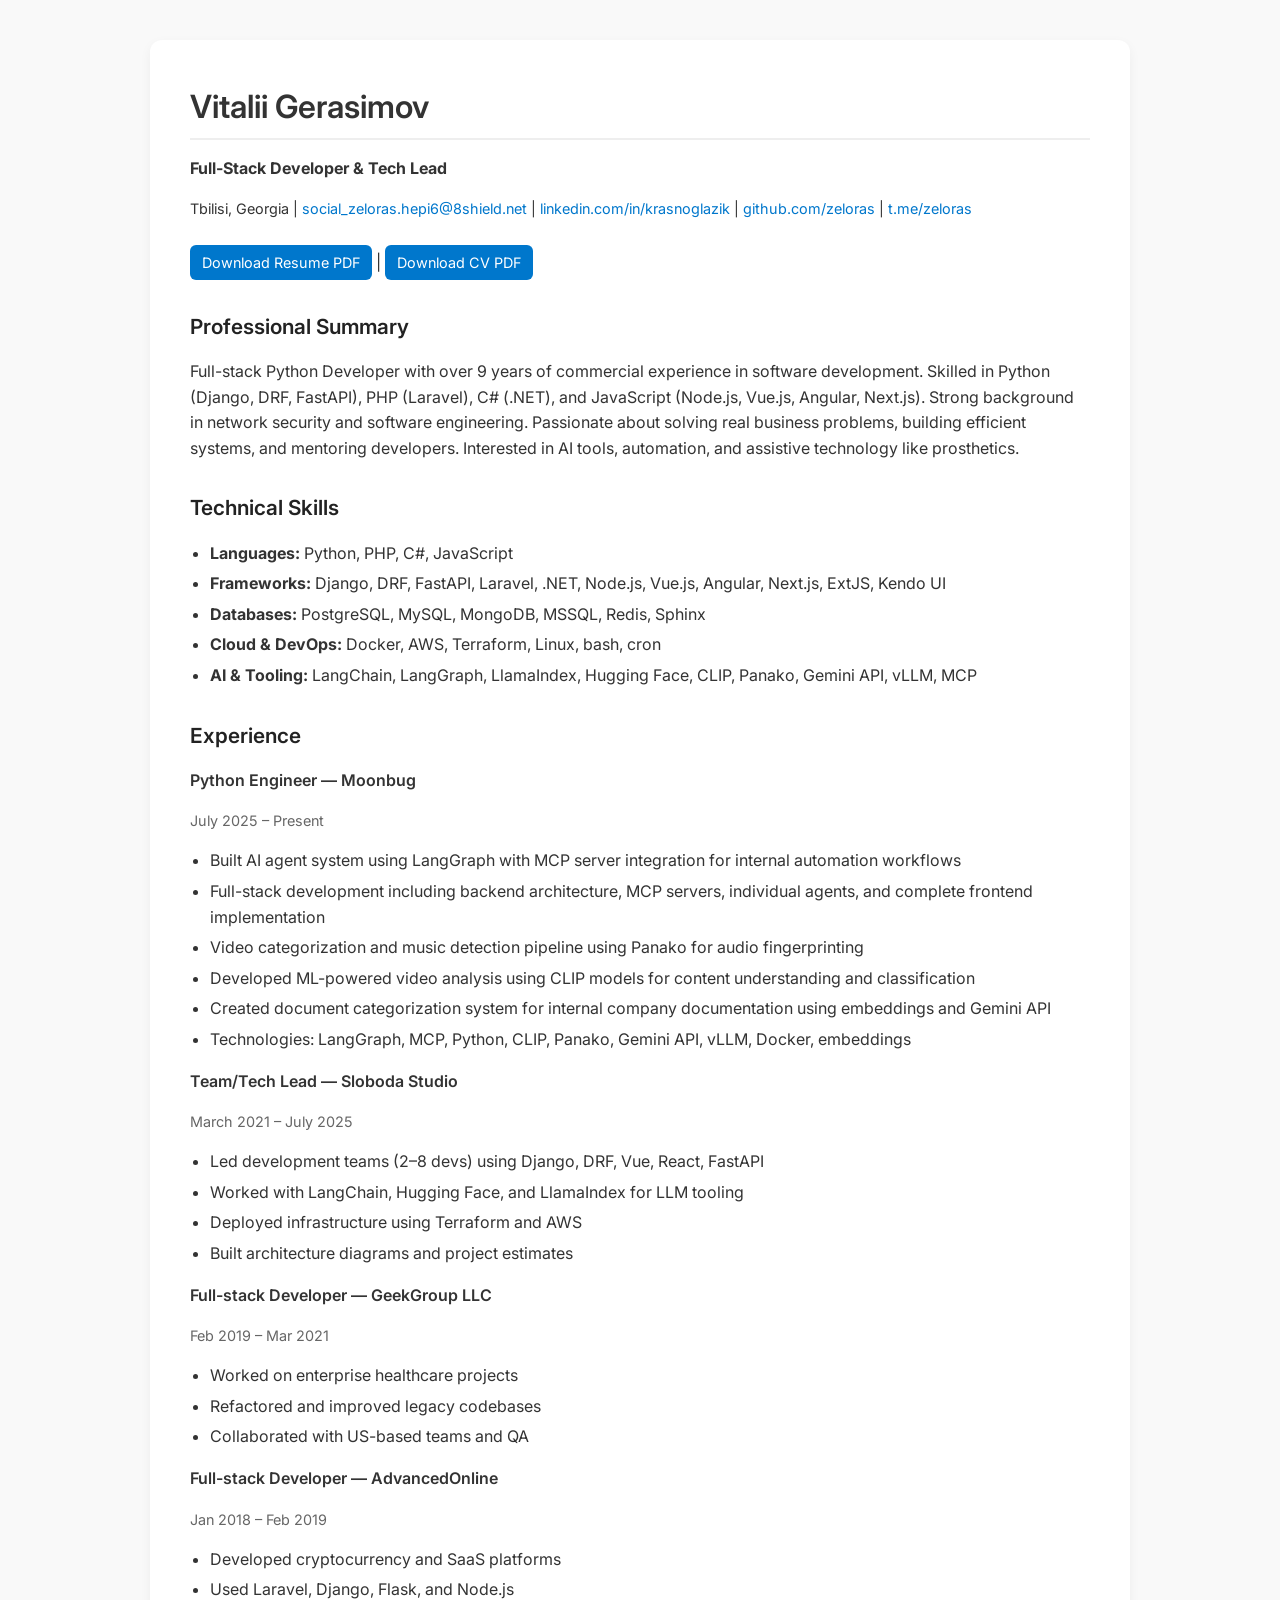
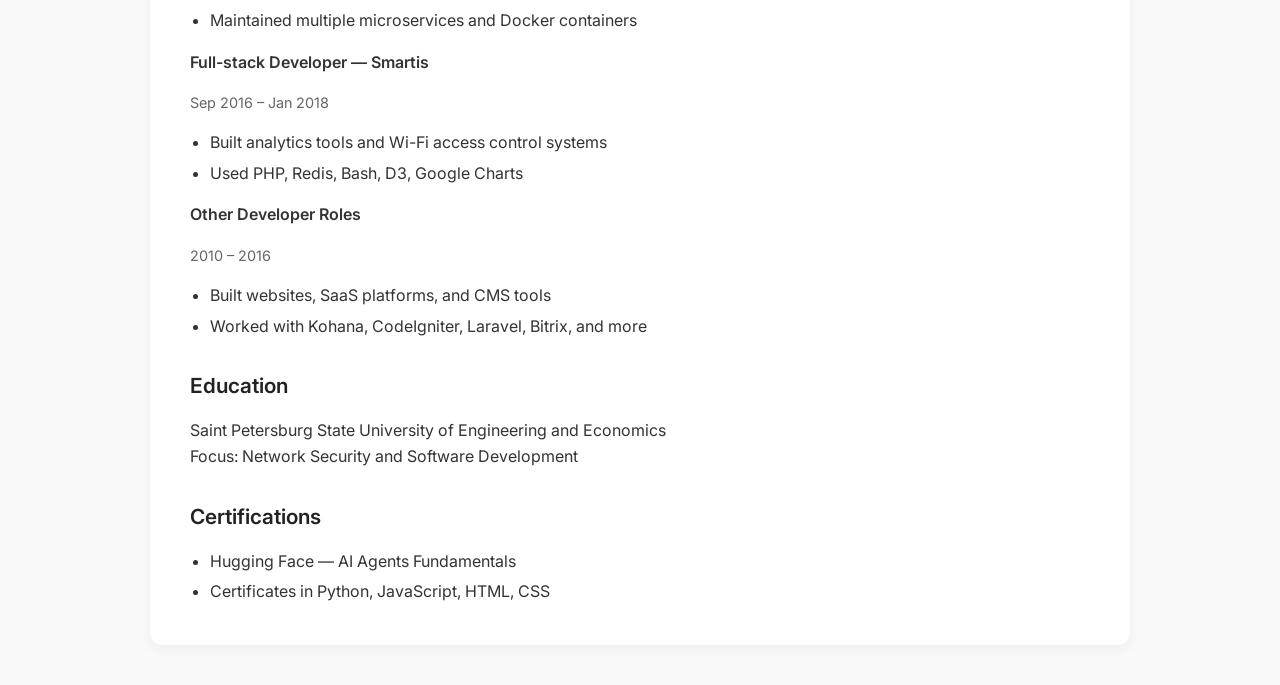
==== index.html @ 837b05bb "Fix job title from 'Moonbag' to 'Moonbug'" ====
<!DOCTYPE html>
<html lang="en">
<head>
  <meta charset="UTF-8" />
  <meta name="viewport" content="width=device-width, initial-scale=1.0" />
  <title>Vitalii Gerasimov - Resume</title>
  <link href="https://fonts.googleapis.com/css2?family=Inter:wght@400;600&display=swap" rel="stylesheet">
  <style>
    body {
      margin: 0;
      padding: 0;
      font-family: 'Inter', sans-serif;
      background-color: #f9f9f9;
      color: #333;
      line-height: 1.6;
    }
    .container {
      max-width: 900px;
      margin: 40px auto;
      padding: 20px 40px;
      background: #fff;
      box-shadow: 0 4px 12px rgba(0, 0, 0, 0.05);
      border-radius: 12px;
    }
    h1, h2, h3 {
      margin-bottom: 10px;
      font-weight: 600;
    }
    h1 {
      font-size: 2em;
      border-bottom: 2px solid #eee;
      padding-bottom: 5px;
    }
    h2 {
      font-size: 1.3em;
      color: #222;
      margin-top: 30px;
    }
    .section {
      margin-bottom: 20px;
    }
    .subsection {
      margin-bottom: 10px;
    }
    .job-title {
      font-weight: 600;
    }
    .job-meta {
      color: #666;
      font-size: 0.9em;
    }
    ul {
      padding-left: 20px;
    }
    ul li {
      margin-bottom: 5px;
    }
    .small {
      font-size: 0.9em;
    }
    a {
      color: #0077cc;
      text-decoration: none;
    }
    .download {
      margin-top: 10px;
      display: inline-block;
      padding: 6px 12px;
      background-color: #0077cc;
      color: #fff;
      border-radius: 6px;
      font-size: 0.9em;
      text-decoration: none;
    }
    .download:hover {
      background-color: #005fa3;
    }
  </style>
</head>
<body>
  <div class="container">
    <h1>Vitalii Gerasimov</h1>
    <p><strong>Full-Stack Developer & Tech Lead</strong></p>
    <p class="small">Tbilisi, Georgia | <a href="mailto:social_zeloras.hepi6@8shield.net">social_zeloras.hepi6@8shield.net</a> | <a href="https://www.linkedin.com/in/krasnoglazik" target="_blank">linkedin.com/in/krasnoglazik</a> | <a href="https://github.com/zeloras" target="_blank">github.com/zeloras</a> | <a href="https://t.me/zeloras" target="_blank">t.me/zeloras</a></p>
    <a href="/resume.pdf" class="download">Download Resume PDF</a> | <a href="/cv.pdf" class="download">Download CV PDF</a>

    <div class="section">
      <h2>Professional Summary</h2>
      <p>Full-stack Python Developer with over 9 years of commercial experience in software development. Skilled in Python (Django, DRF, FastAPI), PHP (Laravel), C# (.NET), and JavaScript (Node.js, Vue.js, Angular, Next.js). Strong background in network security and software engineering. Passionate about solving real business problems, building efficient systems, and mentoring developers. Interested in AI tools, automation, and assistive technology like prosthetics.</p>
    </div>

    <div class="section">
      <h2>Technical Skills</h2>
      <ul>
        <li><strong>Languages:</strong> Python, PHP, C#, JavaScript</li>
        <li><strong>Frameworks:</strong> Django, DRF, FastAPI, Laravel, .NET, Node.js, Vue.js, Angular, Next.js, ExtJS, Kendo UI</li>
        <li><strong>Databases:</strong> PostgreSQL, MySQL, MongoDB, MSSQL, Redis, Sphinx</li>
        <li><strong>Cloud & DevOps:</strong> Docker, AWS, Terraform, Linux, bash, cron</li>
        <li><strong>AI & Tooling:</strong> LangChain, LangGraph, LlamaIndex, Hugging Face, CLIP, Panako, Gemini API, vLLM, MCP</li>
      </ul>
    </div>

    <div class="section">
      <h2>Experience</h2>

      <div class="subsection">
        <p class="job-title">Python Engineer — Moonbug</p>
        <p class="job-meta">July 2025 – Present</p>
        <ul>
          <li>Built AI agent system using LangGraph with MCP server integration for internal automation workflows</li>
          <li>Full-stack development including backend architecture, MCP servers, individual agents, and complete frontend implementation</li>
          <li>Video categorization and music detection pipeline using Panako for audio fingerprinting</li>
          <li>Developed ML-powered video analysis using CLIP models for content understanding and classification</li>
          <li>Created document categorization system for internal company documentation using embeddings and Gemini API</li>
          <li>Technologies: LangGraph, MCP, Python, CLIP, Panako, Gemini API, vLLM, Docker, embeddings</li>
        </ul>
      </div>

      <div class="subsection">
        <p class="job-title">Team/Tech Lead — Sloboda Studio</p>
        <p class="job-meta">March 2021 – July 2025</p>
        <ul>
          <li>Led development teams (2–8 devs) using Django, DRF, Vue, React, FastAPI</li>
          <li>Worked with LangChain, Hugging Face, and LlamaIndex for LLM tooling</li>
          <li>Deployed infrastructure using Terraform and AWS</li>
          <li>Built architecture diagrams and project estimates</li>
        </ul>
      </div>

      <div class="subsection">
        <p class="job-title">Full-stack Developer — GeekGroup LLC</p>
        <p class="job-meta">Feb 2019 – Mar 2021</p>
        <ul>
          <li>Worked on enterprise healthcare projects</li>
          <li>Refactored and improved legacy codebases</li>
          <li>Collaborated with US-based teams and QA</li>
        </ul>
      </div>

      <div class="subsection">
        <p class="job-title">Full-stack Developer — AdvancedOnline</p>
        <p class="job-meta">Jan 2018 – Feb 2019</p>
        <ul>
          <li>Developed cryptocurrency and SaaS platforms</li>
          <li>Used Laravel, Django, Flask, and Node.js</li>
          <li>Maintained multiple microservices and Docker containers</li>
        </ul>
      </div>

      <div class="subsection">
        <p class="job-title">Full-stack Developer — Smartis</p>
        <p class="job-meta">Sep 2016 – Jan 2018</p>
        <ul>
          <li>Built analytics tools and Wi-Fi access control systems</li>
          <li>Used PHP, Redis, Bash, D3, Google Charts</li>
        </ul>
      </div>

      <div class="subsection">
        <p class="job-title">Other Developer Roles</p>
        <p class="job-meta">2010 – 2016</p>
        <ul>
          <li>Built websites, SaaS platforms, and CMS tools</li>
          <li>Worked with Kohana, CodeIgniter, Laravel, Bitrix, and more</li>
        </ul>
      </div>
    </div>

    <div class="section">
      <h2>Education</h2>
      <p>Saint Petersburg State University of Engineering and Economics<br />Focus: Network Security and Software Development</p>
    </div>

    <div class="section">
      <h2>Certifications</h2>
      <ul>
        <li>Hugging Face — AI Agents Fundamentals</li>
        <li>Certificates in Python, JavaScript, HTML, CSS</li>
      </ul>
    </div>
  </div>
</body>
</html>
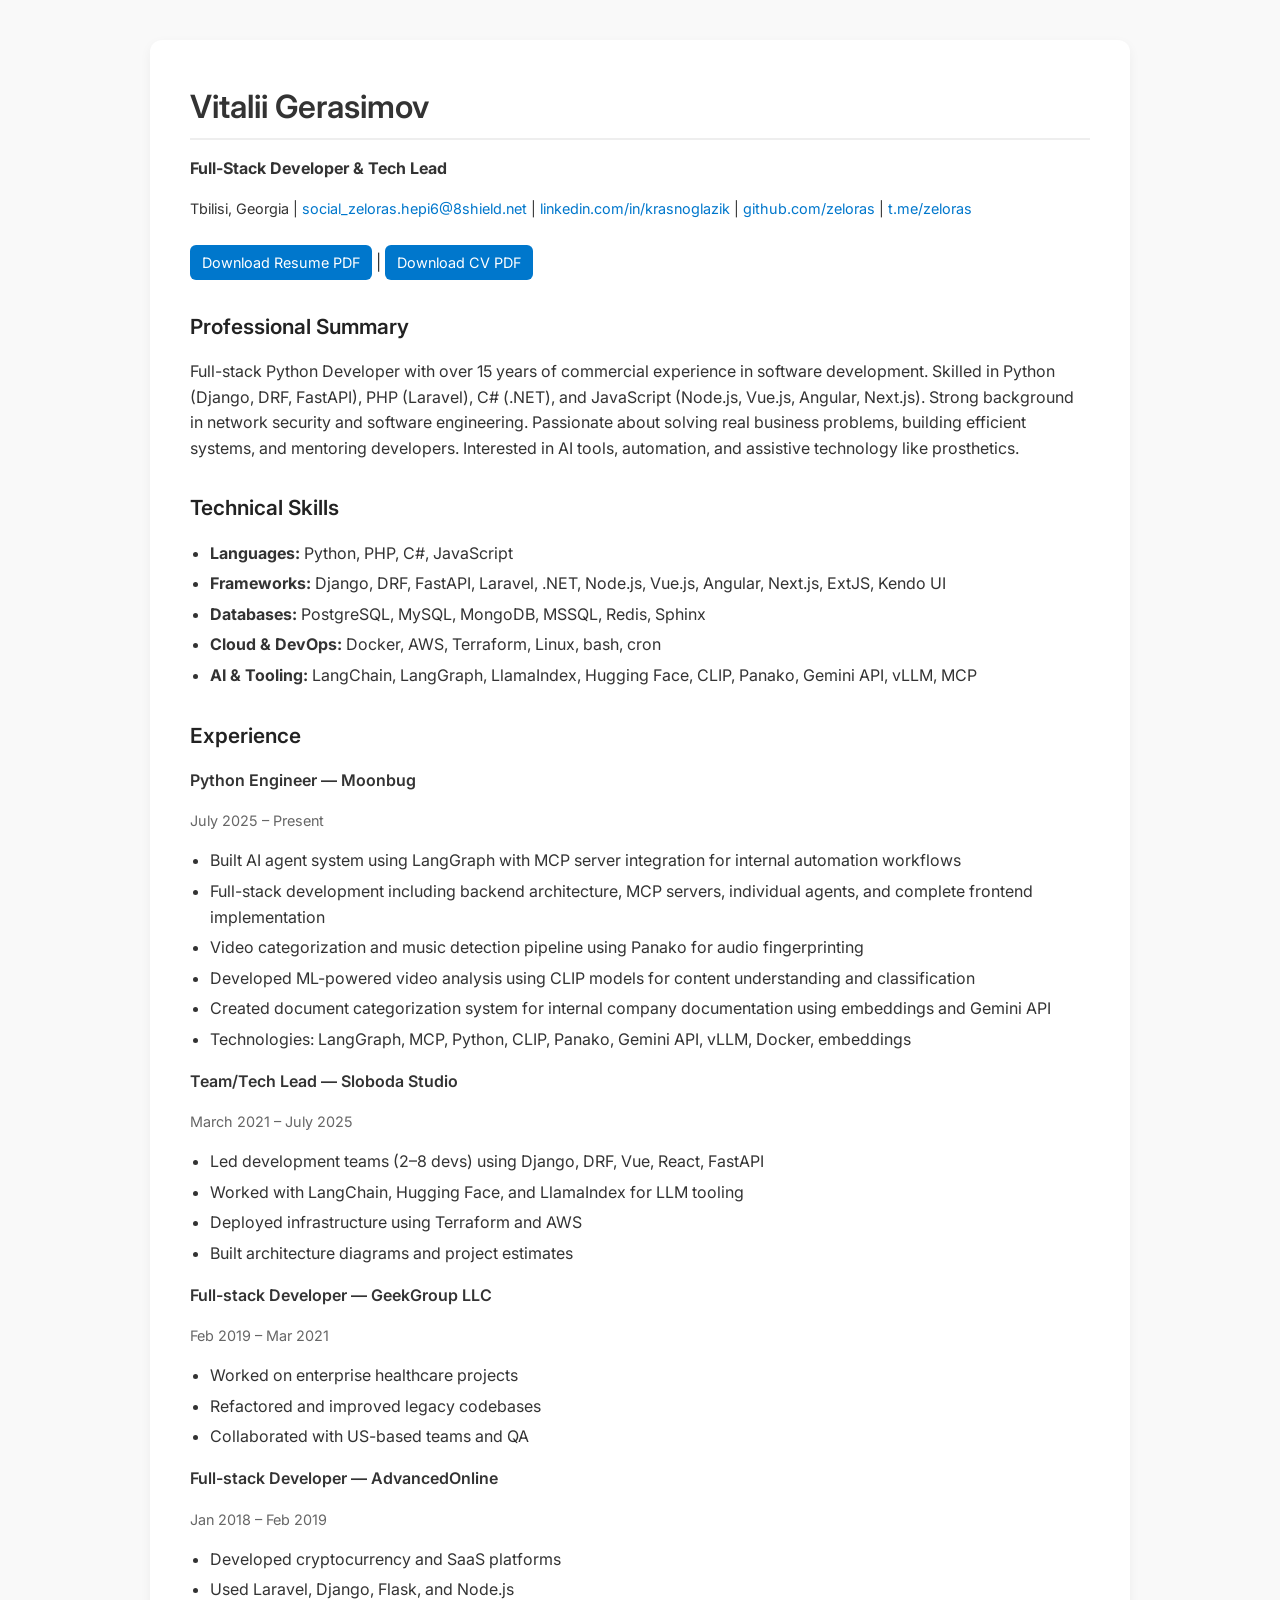
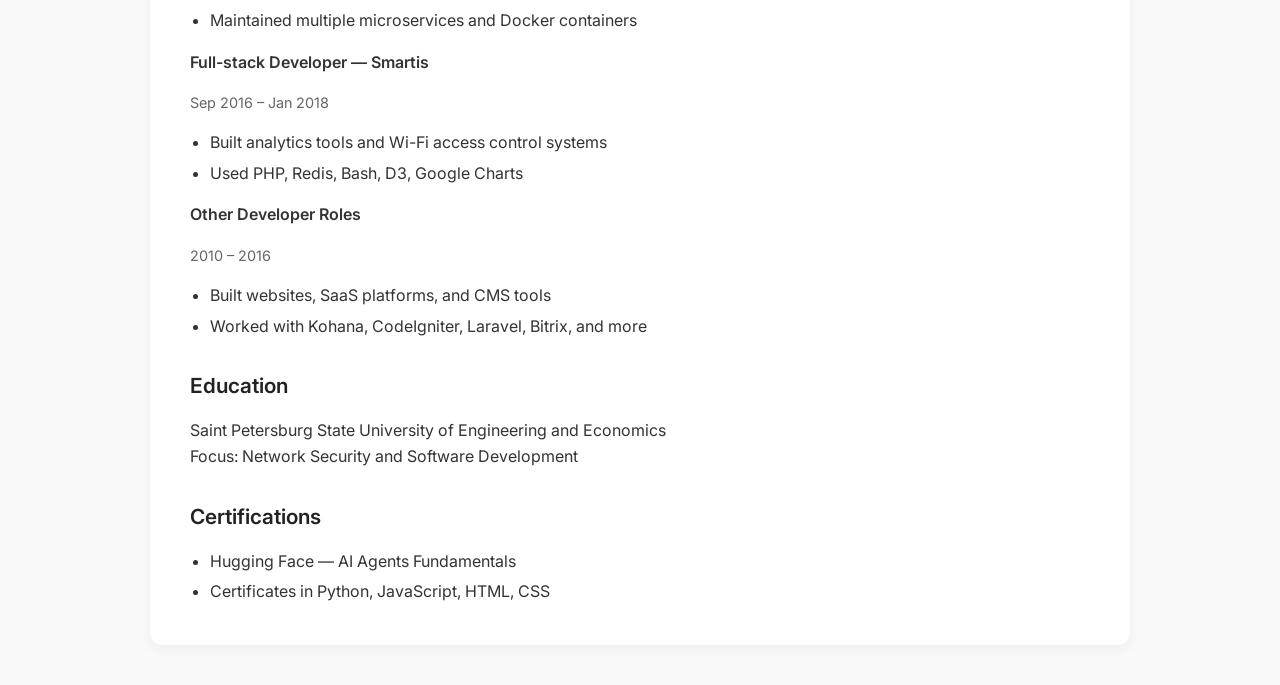
==== commit 8987c93d: "Update resume title and experience details Updated the title and professional summary to reflect add" ====
--- a/index.html
+++ b/index.html
@@ -3,7 +3,7 @@
 <head>
   <meta charset="UTF-8" />
   <meta name="viewport" content="width=device-width, initial-scale=1.0" />
-  <title>Vitalii Gerasimov - Resume</title>
+  <title>Vitalii Gerasimov - AI / Python Engineer | LLM Agents, LangGraph, MCP - Resume</title>
   <link href="https://fonts.googleapis.com/css2?family=Inter:wght@400;600&display=swap" rel="stylesheet">
   <style>
     body {
@@ -86,7 +86,7 @@
 
     <div class="section">
       <h2>Professional Summary</h2>
-      <p>Full-stack Python Developer with over 9 years of commercial experience in software development. Skilled in Python (Django, DRF, FastAPI), PHP (Laravel), C# (.NET), and JavaScript (Node.js, Vue.js, Angular, Next.js). Strong background in network security and software engineering. Passionate about solving real business problems, building efficient systems, and mentoring developers. Interested in AI tools, automation, and assistive technology like prosthetics.</p>
+      <p>Full-stack Python Developer with over 15 years of commercial experience in software development. Skilled in Python (Django, DRF, FastAPI), PHP (Laravel), C# (.NET), and JavaScript (Node.js, Vue.js, Angular, Next.js). Strong background in network security and software engineering. Passionate about solving real business problems, building efficient systems, and mentoring developers. Interested in AI tools, automation, and assistive technology like prosthetics.</p>
     </div>
 
     <div class="section">
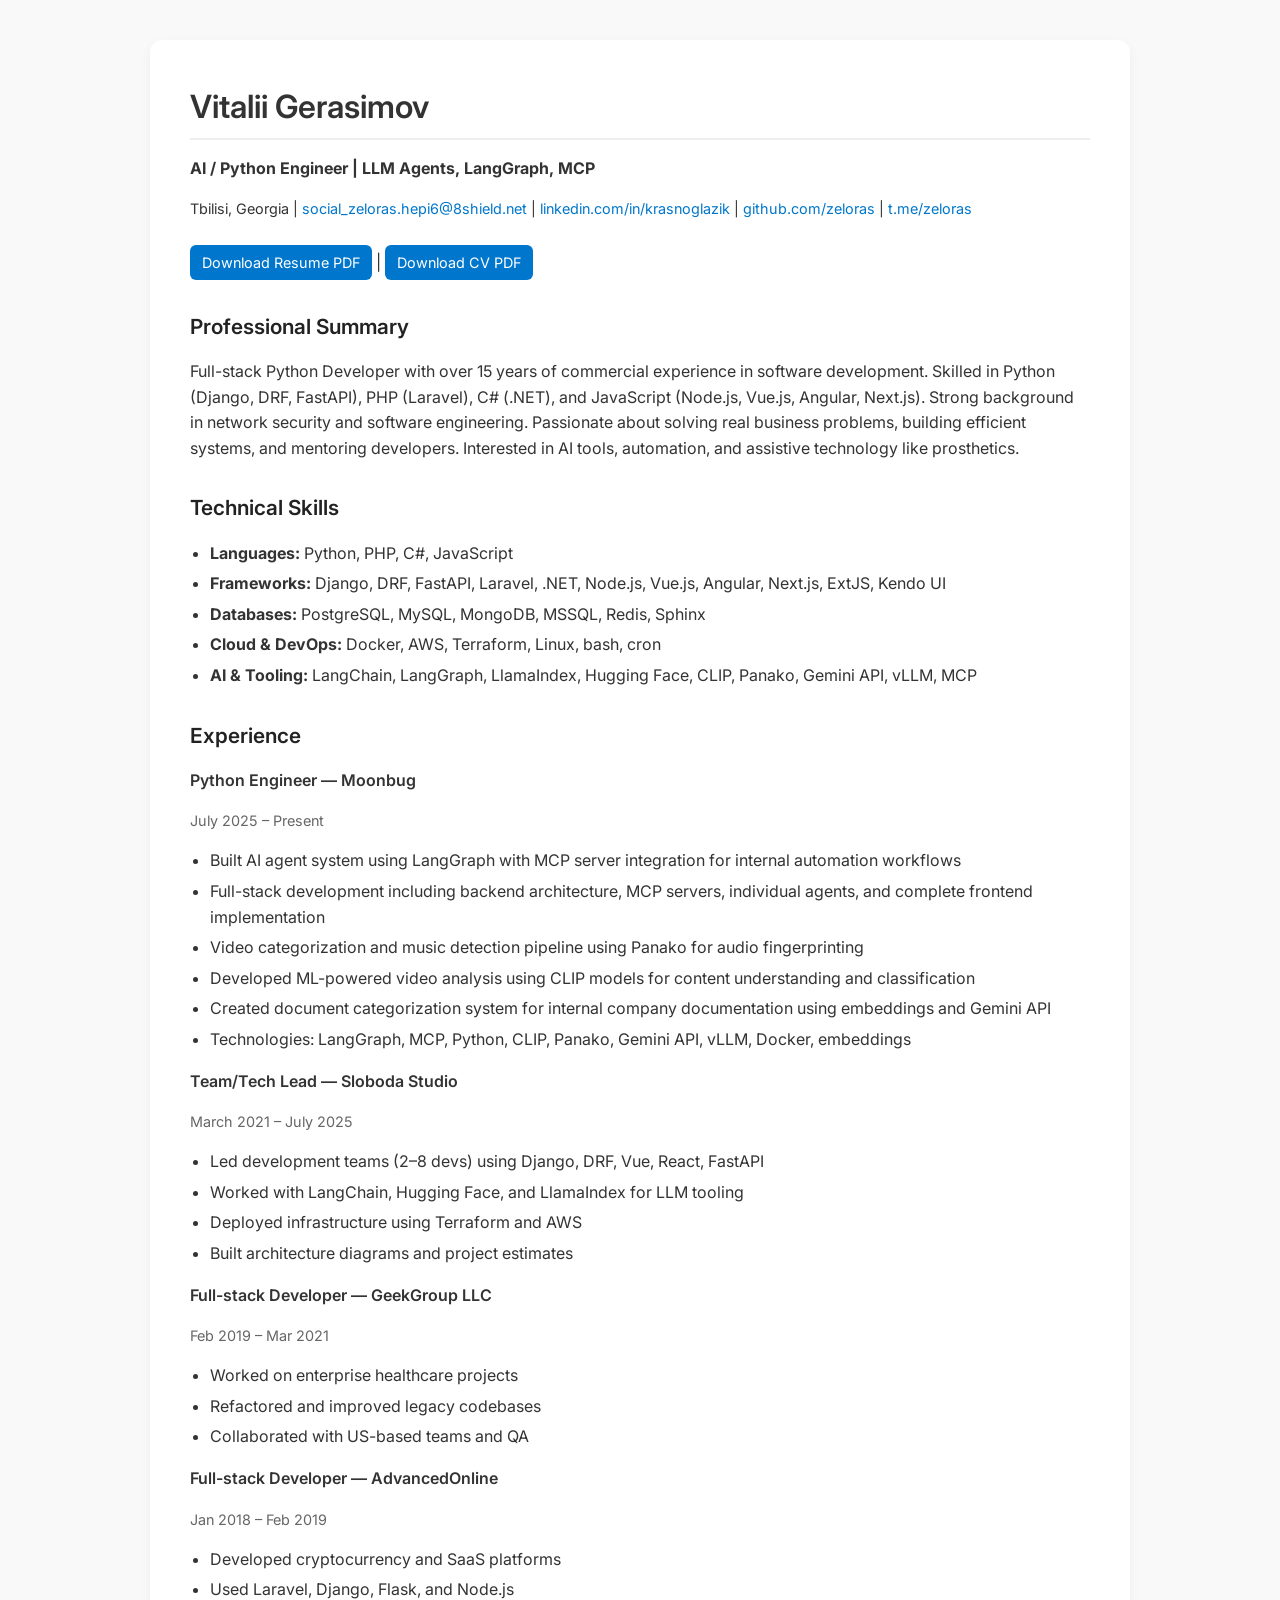
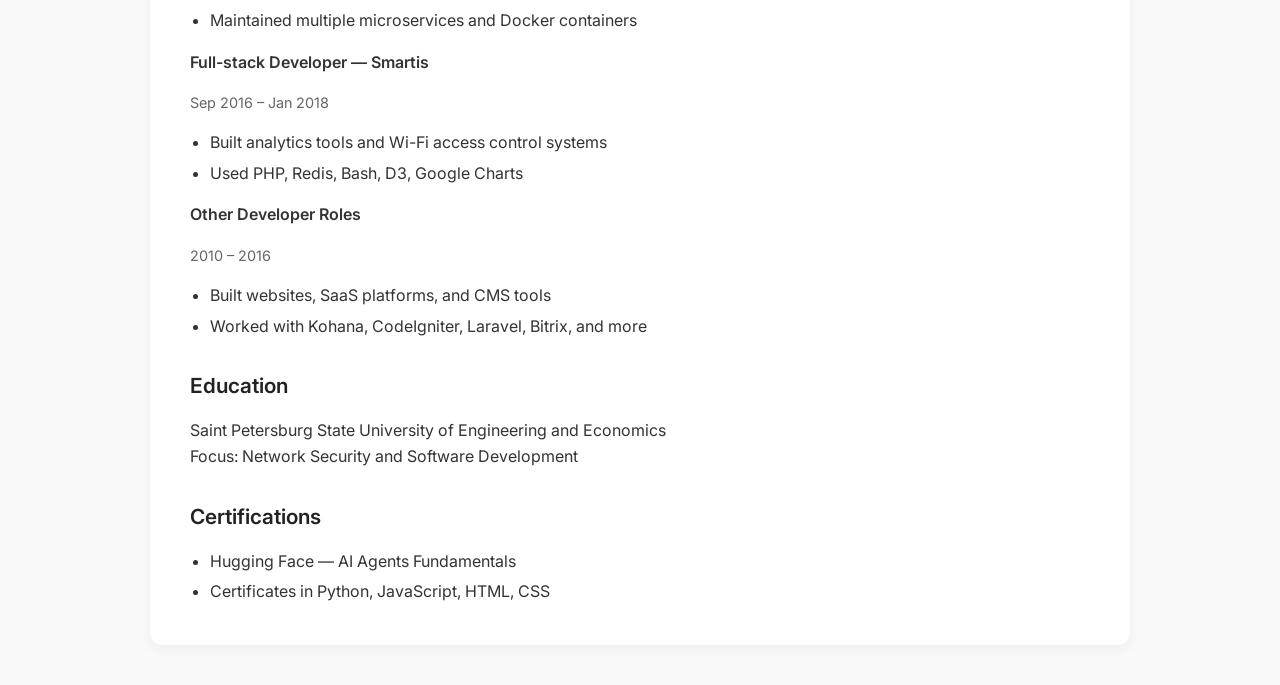
==== commit aa48bb81: "Update professional title in index.html" ====
--- a/index.html
+++ b/index.html
@@ -80,7 +80,7 @@
 <body>
   <div class="container">
     <h1>Vitalii Gerasimov</h1>
-    <p><strong>Full-Stack Developer & Tech Lead</strong></p>
+    <p><strong>AI / Python Engineer | LLM Agents, LangGraph, MCP</strong></p>
     <p class="small">Tbilisi, Georgia | <a href="mailto:social_zeloras.hepi6@8shield.net">social_zeloras.hepi6@8shield.net</a> | <a href="https://www.linkedin.com/in/krasnoglazik" target="_blank">linkedin.com/in/krasnoglazik</a> | <a href="https://github.com/zeloras" target="_blank">github.com/zeloras</a> | <a href="https://t.me/zeloras" target="_blank">t.me/zeloras</a></p>
     <a href="/resume.pdf" class="download">Download Resume PDF</a> | <a href="/cv.pdf" class="download">Download CV PDF</a>
 
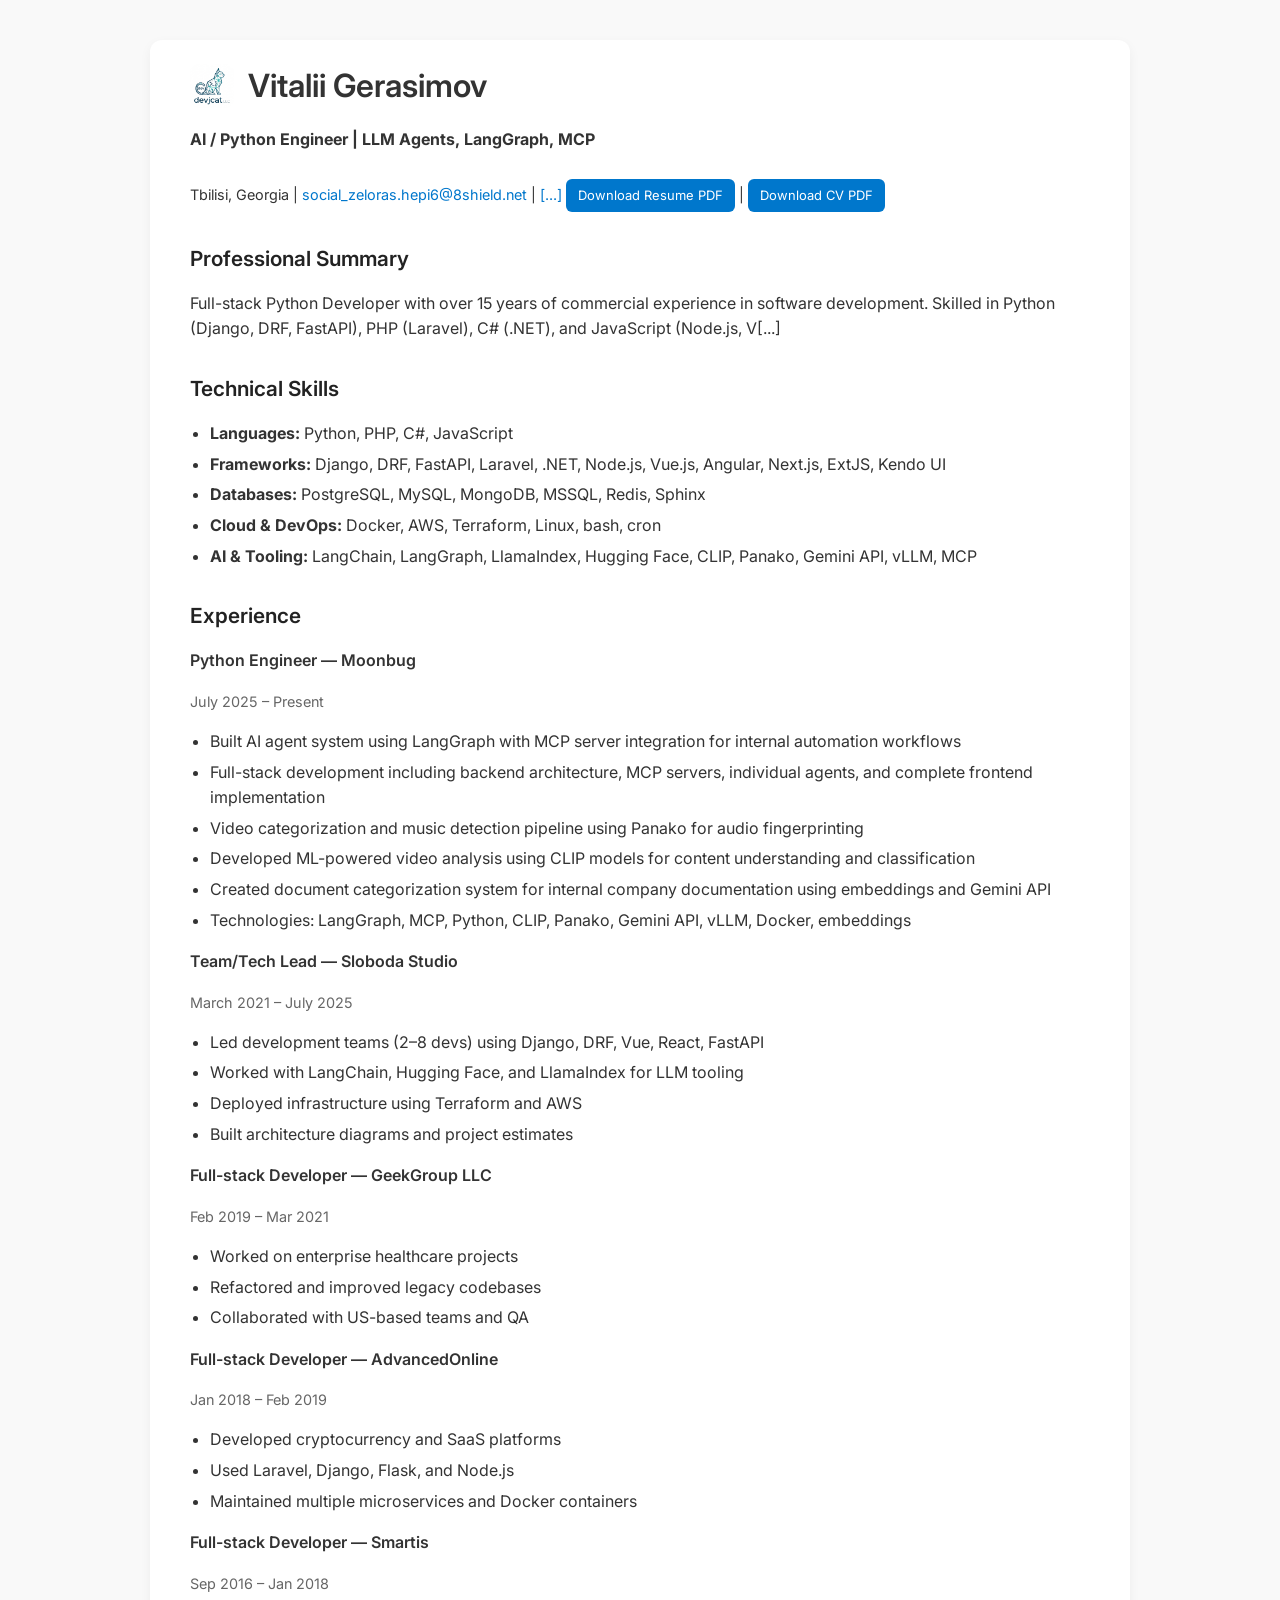
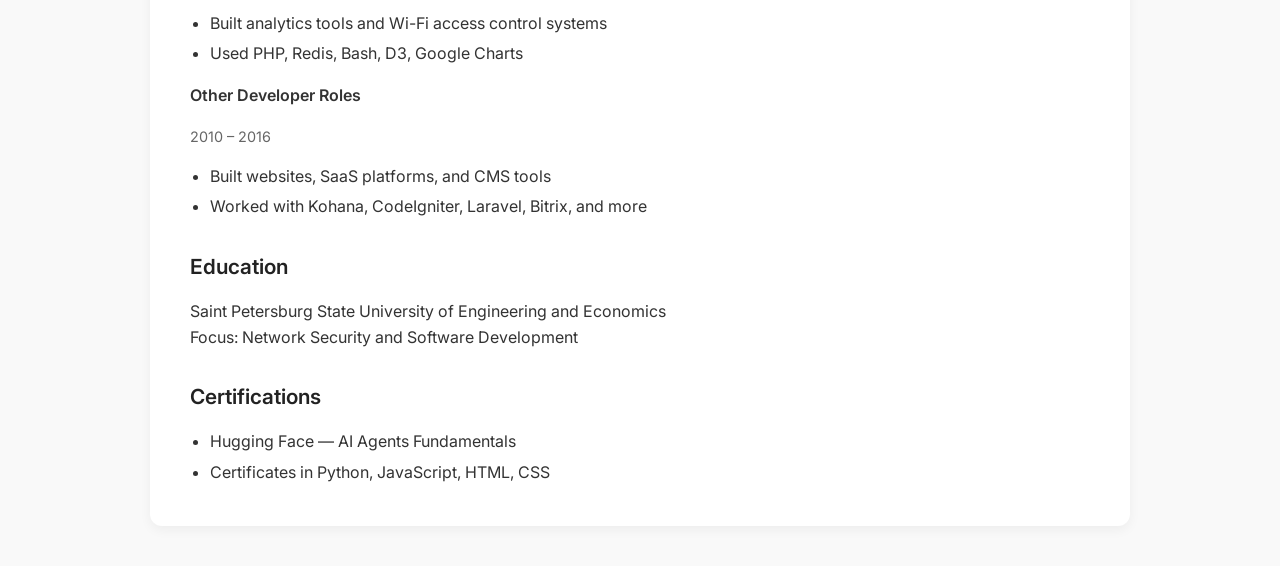
==== commit fdf52622: "Add favicon and header logo" ====
--- a/index.html
+++ b/index.html
@@ -4,6 +4,10 @@
   <meta charset="UTF-8" />
   <meta name="viewport" content="width=device-width, initial-scale=1.0" />
   <title>Vitalii Gerasimov - AI / Python Engineer | LLM Agents, LangGraph, MCP - Resume</title>
+
+  <!-- Favicon -->
+  <link rel="icon" href="/logo_small.png" type="image/png" />
+
   <link href="https://fonts.googleapis.com/css2?family=Inter:wght@400;600&display=swap" rel="stylesheet">
   <style>
     body {
@@ -75,18 +79,39 @@
     .download:hover {
       background-color: #005fa3;
     }
+
+    .header {
+      display: flex;
+      align-items: center;
+      gap: 14px;
+      margin-bottom: 6px;
+    }
+    .logo {
+      width: 44px;
+      height: 44px;
+      border-radius: 10px;
+      object-fit: contain;
+    }
+    .header h1 {
+      margin: 0;
+      border-bottom: none;
+      padding-bottom: 0;
+    }
   </style>
 </head>
 <body>
   <div class="container">
-    <h1>Vitalii Gerasimov</h1>
+    <div class="header">
+      <img class="logo" src="/logo_small.png" alt="Vitalii Gerasimov logo" />
+      <h1>Vitalii Gerasimov</h1>
+    </div>
     <p><strong>AI / Python Engineer | LLM Agents, LangGraph, MCP</strong></p>
-    <p class="small">Tbilisi, Georgia | <a href="mailto:social_zeloras.hepi6@8shield.net">social_zeloras.hepi6@8shield.net</a> | <a href="https://www.linkedin.com/in/krasnoglazik" target="_blank">linkedin.com/in/krasnoglazik</a> | <a href="https://github.com/zeloras" target="_blank">github.com/zeloras</a> | <a href="https://t.me/zeloras" target="_blank">t.me/zeloras</a></p>
+    <p class="small">Tbilisi, Georgia | <a href="mailto:social_zeloras.hepi6@8shield.net">social_zeloras.hepi6@8shield.net</a> | <a href="https://www.linkedin.com/in/krasnoglazik" target="_blank">[...]
     <a href="/resume.pdf" class="download">Download Resume PDF</a> | <a href="/cv.pdf" class="download">Download CV PDF</a>
 
     <div class="section">
       <h2>Professional Summary</h2>
-      <p>Full-stack Python Developer with over 15 years of commercial experience in software development. Skilled in Python (Django, DRF, FastAPI), PHP (Laravel), C# (.NET), and JavaScript (Node.js, Vue.js, Angular, Next.js). Strong background in network security and software engineering. Passionate about solving real business problems, building efficient systems, and mentoring developers. Interested in AI tools, automation, and assistive technology like prosthetics.</p>
+      <p>Full-stack Python Developer with over 15 years of commercial experience in software development. Skilled in Python (Django, DRF, FastAPI), PHP (Laravel), C# (.NET), and JavaScript (Node.js, V[...]
     </div>
 
     <div class="section">
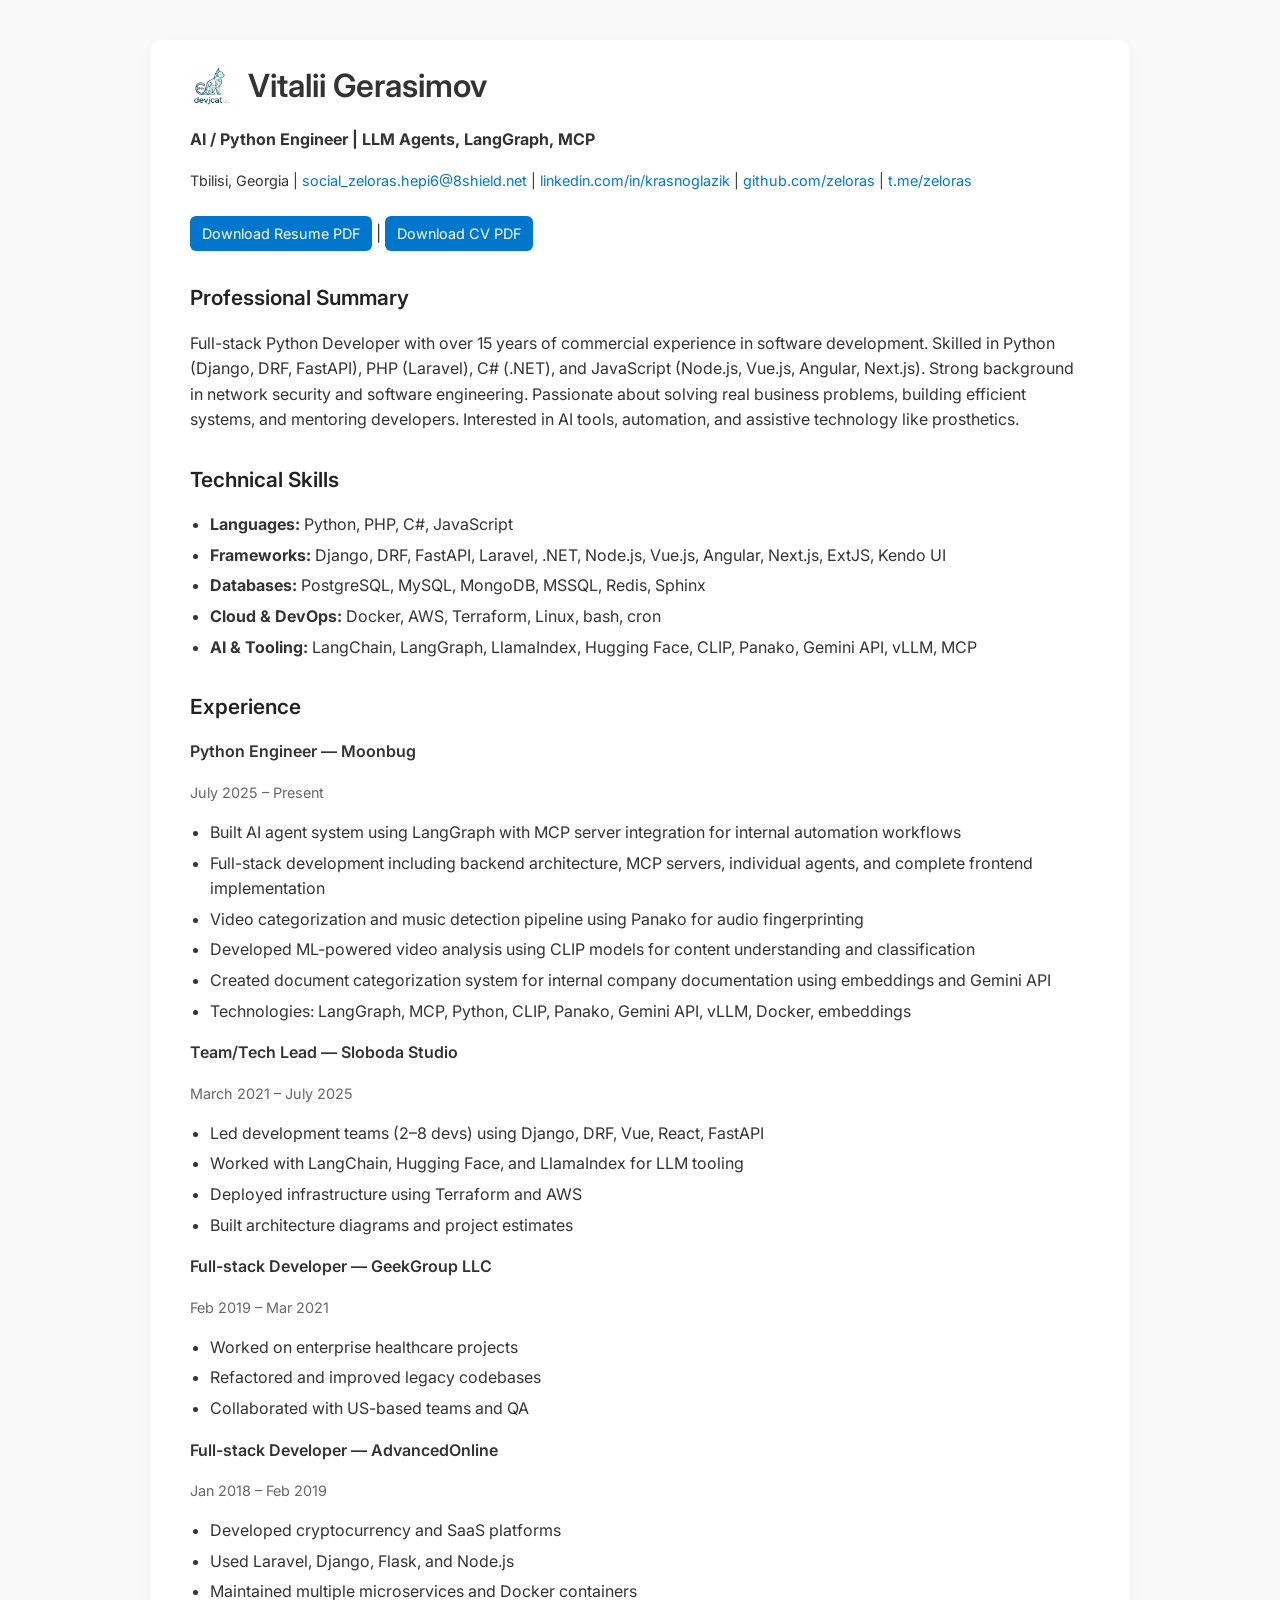
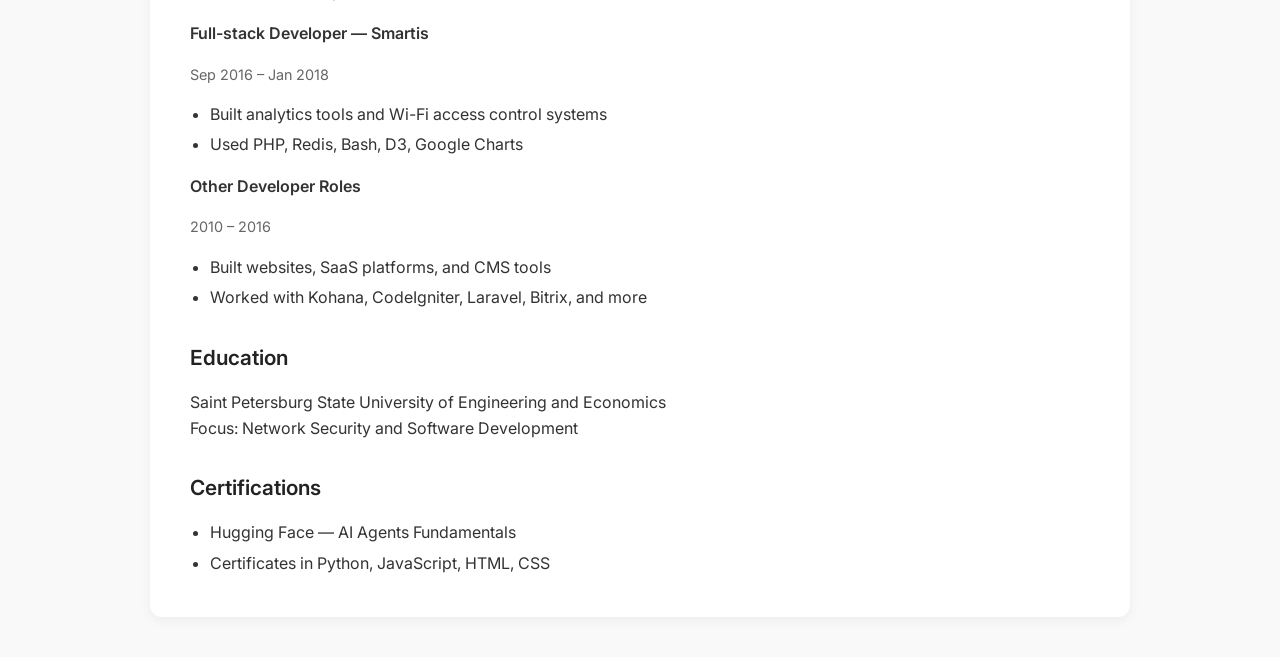
==== commit e6577e74: "Enhance contact details and professional summary Updated contact information and expanded profession" ====
--- a/index.html
+++ b/index.html
@@ -106,12 +106,12 @@
       <h1>Vitalii Gerasimov</h1>
     </div>
     <p><strong>AI / Python Engineer | LLM Agents, LangGraph, MCP</strong></p>
-    <p class="small">Tbilisi, Georgia | <a href="mailto:social_zeloras.hepi6@8shield.net">social_zeloras.hepi6@8shield.net</a> | <a href="https://www.linkedin.com/in/krasnoglazik" target="_blank">[...]
+    <p class="small">Tbilisi, Georgia | <a href="mailto:social_zeloras.hepi6@8shield.net">social_zeloras.hepi6@8shield.net</a> | <a href="https://www.linkedin.com/in/krasnoglazik" target="_blank">linkedin.com/in/krasnoglazik</a> | <a href="https://github.com/zeloras" target="_blank">github.com/zeloras</a> | <a href="https://t.me/zeloras" target="_blank">t.me/zeloras</a></p>
     <a href="/resume.pdf" class="download">Download Resume PDF</a> | <a href="/cv.pdf" class="download">Download CV PDF</a>
 
     <div class="section">
       <h2>Professional Summary</h2>
-      <p>Full-stack Python Developer with over 15 years of commercial experience in software development. Skilled in Python (Django, DRF, FastAPI), PHP (Laravel), C# (.NET), and JavaScript (Node.js, V[...]
+      <p>Full-stack Python Developer with over 15 years of commercial experience in software development. Skilled in Python (Django, DRF, FastAPI), PHP (Laravel), C# (.NET), and JavaScript (Node.js, Vue.js, Angular, Next.js). Strong background in network security and software engineering. Passionate about solving real business problems, building efficient systems, and mentoring developers. Interested in AI tools, automation, and assistive technology like prosthetics.</p>
     </div>
 
     <div class="section">
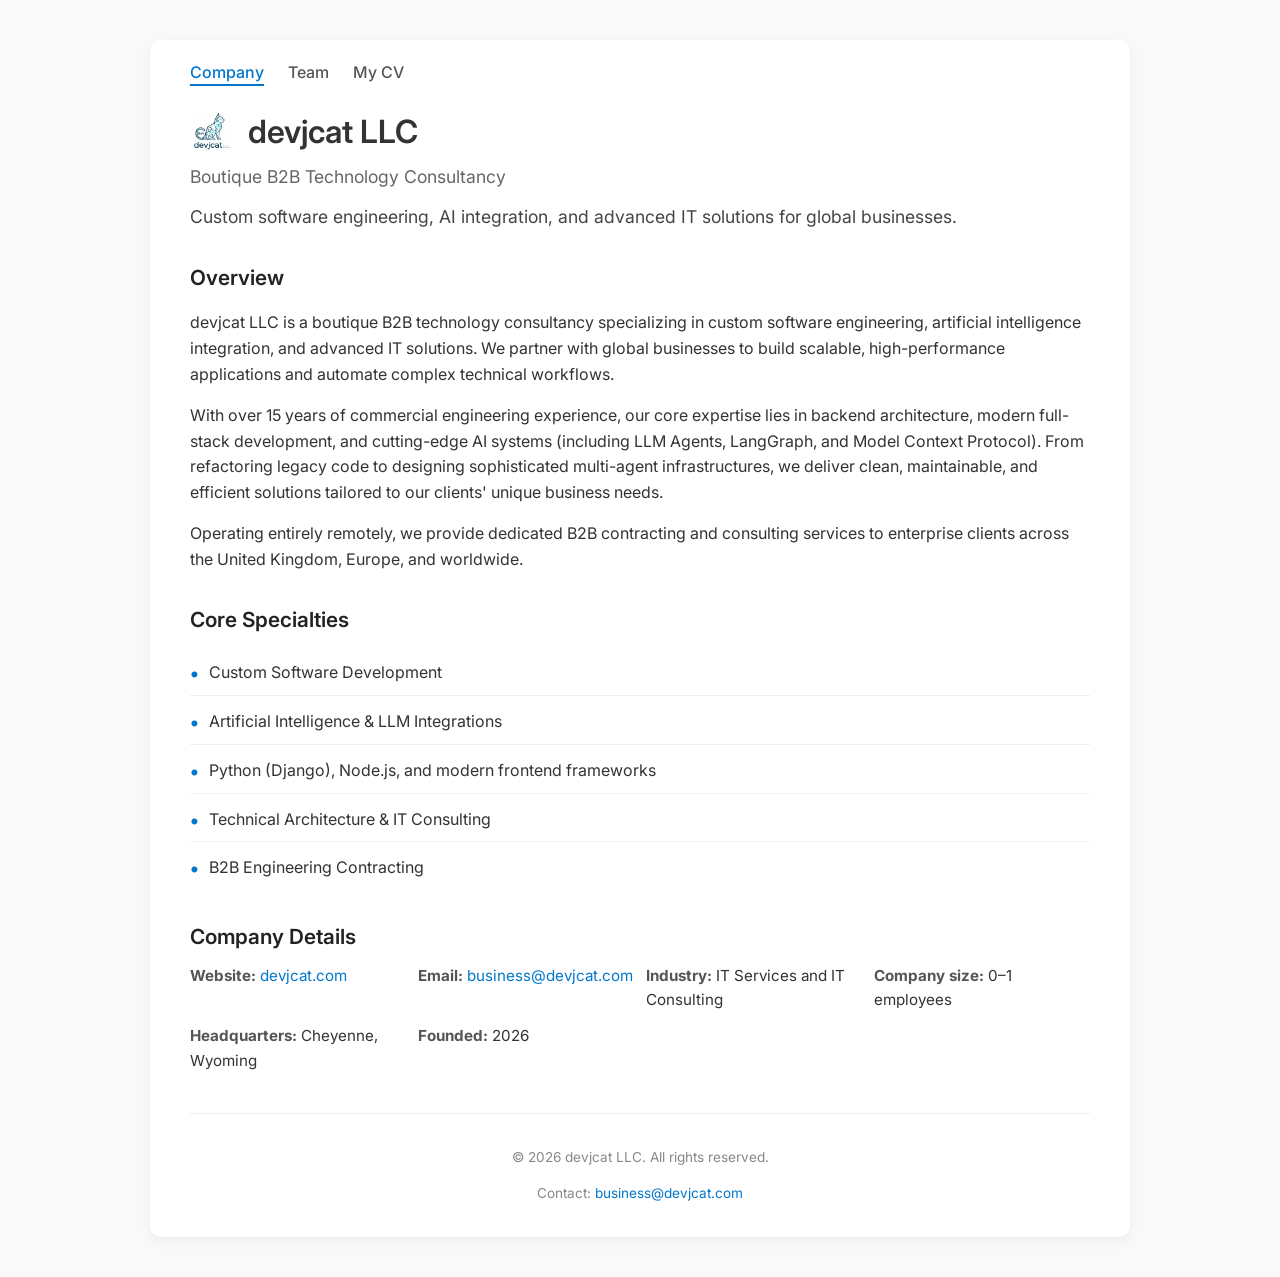
==== commit 25710527: "upd" ====
--- a/index.html
+++ b/index.html
@@ -3,206 +3,62 @@
 <head>
   <meta charset="UTF-8" />
   <meta name="viewport" content="width=device-width, initial-scale=1.0" />
-  <title>Vitalii Gerasimov - AI / Python Engineer | LLM Agents, LangGraph, MCP - Resume</title>
-
-  <!-- Favicon -->
-  <link rel="icon" href="/logo_small.png" type="image/png" />
-
-  <link href="https://fonts.googleapis.com/css2?family=Inter:wght@400;600&display=swap" rel="stylesheet">
-  <style>
-    body {
-      margin: 0;
-      padding: 0;
-      font-family: 'Inter', sans-serif;
-      background-color: #f9f9f9;
-      color: #333;
-      line-height: 1.6;
-    }
-    .container {
-      max-width: 900px;
-      margin: 40px auto;
-      padding: 20px 40px;
-      background: #fff;
-      box-shadow: 0 4px 12px rgba(0, 0, 0, 0.05);
-      border-radius: 12px;
-    }
-    h1, h2, h3 {
-      margin-bottom: 10px;
-      font-weight: 600;
-    }
-    h1 {
-      font-size: 2em;
-      border-bottom: 2px solid #eee;
-      padding-bottom: 5px;
-    }
-    h2 {
-      font-size: 1.3em;
-      color: #222;
-      margin-top: 30px;
-    }
-    .section {
-      margin-bottom: 20px;
-    }
-    .subsection {
-      margin-bottom: 10px;
-    }
-    .job-title {
-      font-weight: 600;
-    }
-    .job-meta {
-      color: #666;
-      font-size: 0.9em;
-    }
-    ul {
-      padding-left: 20px;
-    }
-    ul li {
-      margin-bottom: 5px;
-    }
-    .small {
-      font-size: 0.9em;
-    }
-    a {
-      color: #0077cc;
-      text-decoration: none;
-    }
-    .download {
-      margin-top: 10px;
-      display: inline-block;
-      padding: 6px 12px;
-      background-color: #0077cc;
-      color: #fff;
-      border-radius: 6px;
-      font-size: 0.9em;
-      text-decoration: none;
-    }
-    .download:hover {
-      background-color: #005fa3;
-    }
-
-    .header {
-      display: flex;
-      align-items: center;
-      gap: 14px;
-      margin-bottom: 6px;
-    }
-    .logo {
-      width: 44px;
-      height: 44px;
-      border-radius: 10px;
-      object-fit: contain;
-    }
-    .header h1 {
-      margin: 0;
-      border-bottom: none;
-      padding-bottom: 0;
-    }
-  </style>
+  <title>devjcat LLC — B2B Technology Consultancy</title>
+  <link rel="icon" href="assets/images/logo_small.png" type="image/png" />
+  <link href="https://fonts.googleapis.com/css2?family=Inter:wght@400;600&display=swap" rel="stylesheet" />
+  <link rel="stylesheet" href="assets/css/styles.css" />
 </head>
 <body>
   <div class="container">
-    <div class="header">
-      <img class="logo" src="/logo_small.png" alt="Vitalii Gerasimov logo" />
-      <h1>Vitalii Gerasimov</h1>
+    <nav>
+      <ul>
+        <li><a href="./" class="active">Company</a></li>
+        <li><a href="team/">Team</a></li>
+        <li><a href="cv/">My CV</a></li>
+      </ul>
+    </nav>
+
+    <div class="site-header">
+      <img class="logo" src="assets/images/logo_small.png" alt="devjcat LLC logo" />
+      <h1>devjcat LLC</h1>
     </div>
-    <p><strong>AI / Python Engineer | LLM Agents, LangGraph, MCP</strong></p>
-    <p class="small">Tbilisi, Georgia | <a href="mailto:social_zeloras.hepi6@8shield.net">social_zeloras.hepi6@8shield.net</a> | <a href="https://www.linkedin.com/in/krasnoglazik" target="_blank">linkedin.com/in/krasnoglazik</a> | <a href="https://github.com/zeloras" target="_blank">github.com/zeloras</a> | <a href="https://t.me/zeloras" target="_blank">t.me/zeloras</a></p>
-    <a href="/resume.pdf" class="download">Download Resume PDF</a> | <a href="/cv.pdf" class="download">Download CV PDF</a>
+    <p class="company-name">Boutique B2B Technology Consultancy</p>
+    <p class="tagline">Custom software engineering, AI integration, and advanced IT solutions for global businesses.</p>
 
     <div class="section">
-      <h2>Professional Summary</h2>
-      <p>Full-stack Python Developer with over 15 years of commercial experience in software development. Skilled in Python (Django, DRF, FastAPI), PHP (Laravel), C# (.NET), and JavaScript (Node.js, Vue.js, Angular, Next.js). Strong background in network security and software engineering. Passionate about solving real business problems, building efficient systems, and mentoring developers. Interested in AI tools, automation, and assistive technology like prosthetics.</p>
+      <h2>Overview</h2>
+      <p>devjcat LLC is a boutique B2B technology consultancy specializing in custom software engineering, artificial intelligence integration, and advanced IT solutions. We partner with global businesses to build scalable, high-performance applications and automate complex technical workflows.</p>
+      <p>With over 15 years of commercial engineering experience, our core expertise lies in backend architecture, modern full-stack development, and cutting-edge AI systems (including LLM Agents, LangGraph, and Model Context Protocol). From refactoring legacy code to designing sophisticated multi-agent infrastructures, we deliver clean, maintainable, and efficient solutions tailored to our clients' unique business needs.</p>
+      <p>Operating entirely remotely, we provide dedicated B2B contracting and consulting services to enterprise clients across the United Kingdom, Europe, and worldwide.</p>
     </div>
 
-    <div class="section">
-      <h2>Technical Skills</h2>
-      <ul>
-        <li><strong>Languages:</strong> Python, PHP, C#, JavaScript</li>
-        <li><strong>Frameworks:</strong> Django, DRF, FastAPI, Laravel, .NET, Node.js, Vue.js, Angular, Next.js, ExtJS, Kendo UI</li>
-        <li><strong>Databases:</strong> PostgreSQL, MySQL, MongoDB, MSSQL, Redis, Sphinx</li>
-        <li><strong>Cloud & DevOps:</strong> Docker, AWS, Terraform, Linux, bash, cron</li>
-        <li><strong>AI & Tooling:</strong> LangChain, LangGraph, LlamaIndex, Hugging Face, CLIP, Panako, Gemini API, vLLM, MCP</li>
+    <div class="section specialties">
+      <h2>Core Specialties</h2>
+      <ul class="specialty-list">
+        <li>Custom Software Development</li>
+        <li>Artificial Intelligence &amp; LLM Integrations</li>
+        <li>Python (Django), Node.js, and modern frontend frameworks</li>
+        <li>Technical Architecture &amp; IT Consulting</li>
+        <li>B2B Engineering Contracting</li>
       </ul>
     </div>
 
     <div class="section">
-      <h2>Experience</h2>
-
-      <div class="subsection">
-        <p class="job-title">Python Engineer — Moonbug</p>
-        <p class="job-meta">July 2025 – Present</p>
-        <ul>
-          <li>Built AI agent system using LangGraph with MCP server integration for internal automation workflows</li>
-          <li>Full-stack development including backend architecture, MCP servers, individual agents, and complete frontend implementation</li>
-          <li>Video categorization and music detection pipeline using Panako for audio fingerprinting</li>
-          <li>Developed ML-powered video analysis using CLIP models for content understanding and classification</li>
-          <li>Created document categorization system for internal company documentation using embeddings and Gemini API</li>
-          <li>Technologies: LangGraph, MCP, Python, CLIP, Panako, Gemini API, vLLM, Docker, embeddings</li>
-        </ul>
-      </div>
-
-      <div class="subsection">
-        <p class="job-title">Team/Tech Lead — Sloboda Studio</p>
-        <p class="job-meta">March 2021 – July 2025</p>
-        <ul>
-          <li>Led development teams (2–8 devs) using Django, DRF, Vue, React, FastAPI</li>
-          <li>Worked with LangChain, Hugging Face, and LlamaIndex for LLM tooling</li>
-          <li>Deployed infrastructure using Terraform and AWS</li>
-          <li>Built architecture diagrams and project estimates</li>
-        </ul>
-      </div>
-
-      <div class="subsection">
-        <p class="job-title">Full-stack Developer — GeekGroup LLC</p>
-        <p class="job-meta">Feb 2019 – Mar 2021</p>
-        <ul>
-          <li>Worked on enterprise healthcare projects</li>
-          <li>Refactored and improved legacy codebases</li>
-          <li>Collaborated with US-based teams and QA</li>
-        </ul>
-      </div>
-
-      <div class="subsection">
-        <p class="job-title">Full-stack Developer — AdvancedOnline</p>
-        <p class="job-meta">Jan 2018 – Feb 2019</p>
-        <ul>
-          <li>Developed cryptocurrency and SaaS platforms</li>
-          <li>Used Laravel, Django, Flask, and Node.js</li>
-          <li>Maintained multiple microservices and Docker containers</li>
-        </ul>
-      </div>
-
-      <div class="subsection">
-        <p class="job-title">Full-stack Developer — Smartis</p>
-        <p class="job-meta">Sep 2016 – Jan 2018</p>
-        <ul>
-          <li>Built analytics tools and Wi-Fi access control systems</li>
-          <li>Used PHP, Redis, Bash, D3, Google Charts</li>
-        </ul>
-      </div>
-
-      <div class="subsection">
-        <p class="job-title">Other Developer Roles</p>
-        <p class="job-meta">2010 – 2016</p>
-        <ul>
-          <li>Built websites, SaaS platforms, and CMS tools</li>
-          <li>Worked with Kohana, CodeIgniter, Laravel, Bitrix, and more</li>
-        </ul>
+      <h2>Company Details</h2>
+      <div class="meta-grid">
+        <div class="meta-item"><strong>Website:</strong> <a href="https://devjcat.com" target="_blank">devjcat.com</a></div>
+        <div class="meta-item"><strong>Email:</strong> <a href="mailto:business@devjcat.com">business@devjcat.com</a></div>
+        <div class="meta-item"><strong>Industry:</strong> IT Services and IT Consulting</div>
+        <div class="meta-item"><strong>Company size:</strong> 0–1 employees</div>
+        <div class="meta-item"><strong>Headquarters:</strong> Cheyenne, Wyoming</div>
+        <div class="meta-item"><strong>Founded:</strong> 2026</div>
       </div>
     </div>
 
-    <div class="section">
-      <h2>Education</h2>
-      <p>Saint Petersburg State University of Engineering and Economics<br />Focus: Network Security and Software Development</p>
-    </div>
-
-    <div class="section">
-      <h2>Certifications</h2>
-      <ul>
-        <li>Hugging Face — AI Agents Fundamentals</li>
-        <li>Certificates in Python, JavaScript, HTML, CSS</li>
-      </ul>
-    </div>
+    <footer>
+      <p>&copy; 2026 devjcat LLC. All rights reserved.</p>
+      <p>Contact: <a href="mailto:business@devjcat.com">business@devjcat.com</a></p>
+    </footer>
   </div>
 </body>
 </html>
--- a/assets/css/styles.css
+++ b/assets/css/styles.css
@@ -0,0 +1,283 @@
+body {
+  margin: 0;
+  padding: 0;
+  font-family: 'Inter', sans-serif;
+  background-color: #f9f9f9;
+  color: #333;
+  line-height: 1.6;
+}
+
+.container {
+  max-width: 900px;
+  margin: 40px auto;
+  padding: 20px 40px;
+  background: #fff;
+  box-shadow: 0 4px 12px rgba(0, 0, 0, 0.05);
+  border-radius: 12px;
+}
+
+h1, h2, h3 {
+  margin-bottom: 10px;
+  font-weight: 600;
+}
+
+h1 {
+  font-size: 2em;
+  border-bottom: 2px solid #eee;
+  padding-bottom: 5px;
+}
+
+h2 {
+  font-size: 1.3em;
+  color: #222;
+  margin-top: 30px;
+}
+
+p {
+  margin-bottom: 12px;
+}
+
+a {
+  color: #0077cc;
+  text-decoration: none;
+}
+
+a:hover {
+  text-decoration: underline;
+}
+
+ul {
+  padding-left: 20px;
+}
+
+ul li {
+  margin-bottom: 5px;
+}
+
+.small {
+  font-size: 0.9em;
+}
+
+nav {
+  margin-bottom: 20px;
+}
+
+nav ul {
+  list-style: none;
+  padding: 0;
+  margin: 0;
+  display: flex;
+  gap: 24px;
+  flex-wrap: wrap;
+}
+
+nav li {
+  margin: 0;
+}
+
+nav a {
+  color: #555;
+  font-weight: 500;
+  padding-bottom: 2px;
+  border-bottom: 2px solid transparent;
+  transition: color 0.2s, border-color 0.2s;
+}
+
+nav a:hover {
+  color: #0077cc;
+  text-decoration: none;
+}
+
+nav a.active {
+  color: #0077cc;
+  border-bottom-color: #0077cc;
+}
+
+.site-header {
+  display: flex;
+  align-items: center;
+  gap: 14px;
+  margin-bottom: 6px;
+}
+
+.site-header h1 {
+  margin: 0;
+  border-bottom: none;
+  padding-bottom: 0;
+}
+
+.logo {
+  width: 44px;
+  height: 44px;
+  border-radius: 10px;
+  object-fit: contain;
+}
+
+.company-name {
+  font-size: 1.1em;
+  color: #666;
+  margin-top: 0;
+}
+
+.tagline {
+  font-size: 1.1em;
+  color: #444;
+  margin-top: 8px;
+}
+
+.specialties {
+  margin-top: 20px;
+}
+
+.specialty-list {
+  list-style: none;
+  padding: 0;
+}
+
+.specialty-list li {
+  padding: 8px 0;
+  border-bottom: 1px solid #f0f0f0;
+  display: flex;
+  align-items: flex-start;
+  gap: 10px;
+}
+
+.specialty-list li:last-child {
+  border-bottom: none;
+}
+
+.specialty-list li::before {
+  content: "•";
+  color: #0077cc;
+  font-weight: bold;
+  font-size: 1.2em;
+  line-height: 1.4;
+}
+
+.meta-grid {
+  display: grid;
+  grid-template-columns: repeat(auto-fit, minmax(200px, 1fr));
+  gap: 12px;
+  margin-top: 10px;
+}
+
+.meta-item {
+  font-size: 0.95em;
+}
+
+.meta-item strong {
+  color: #555;
+}
+
+.team-grid {
+  display: grid;
+  grid-template-columns: repeat(auto-fill, minmax(260px, 1fr));
+  gap: 24px;
+  margin-top: 20px;
+}
+
+.team-card {
+  background: #fafafa;
+  border: 1px solid #eee;
+  border-radius: 12px;
+  padding: 24px;
+  text-align: center;
+  transition: box-shadow 0.2s, transform 0.2s;
+}
+
+.team-card:hover {
+  box-shadow: 0 6px 16px rgba(0, 0, 0, 0.08);
+  transform: translateY(-2px);
+}
+
+.team-avatar {
+  width: 80px;
+  height: 80px;
+  border-radius: 50%;
+  object-fit: cover;
+  margin-bottom: 12px;
+  background: #e0e0e0;
+}
+
+.team-name {
+  font-size: 1.15em;
+  font-weight: 600;
+  margin: 0 0 4px;
+}
+
+.team-role {
+  font-size: 0.95em;
+  color: #666;
+  margin: 0 0 12px;
+}
+
+.team-location {
+  font-size: 0.85em;
+  color: #888;
+  margin-bottom: 16px;
+}
+
+.section {
+  margin-bottom: 20px;
+}
+
+.subsection {
+  margin-bottom: 10px;
+}
+
+.job-title {
+  font-weight: 600;
+}
+
+.job-meta {
+  color: #666;
+  font-size: 0.9em;
+}
+
+.download {
+  margin-top: 10px;
+  display: inline-block;
+  padding: 6px 12px;
+  background-color: #0077cc;
+  color: #fff;
+  border-radius: 6px;
+  font-size: 0.9em;
+  text-decoration: none;
+}
+
+.download:hover {
+  background-color: #005fa3;
+  text-decoration: none;
+}
+
+footer {
+  margin-top: 40px;
+  padding-top: 20px;
+  border-top: 1px solid #eee;
+  text-align: center;
+  font-size: 0.85em;
+  color: #888;
+}
+
+.profile-photo {
+  width: 120px;
+  height: 120px;
+  border-radius: 50%;
+  object-fit: cover;
+  margin: 10px 0 16px;
+  display: block;
+}
+@media (max-width: 640px) {
+  .container {
+    margin: 20px auto;
+    padding: 16px 20px;
+  }
+
+  nav ul {
+    gap: 16px;
+  }
+
+  .meta-grid {
+    grid-template-columns: 1fr;
+  }
+}
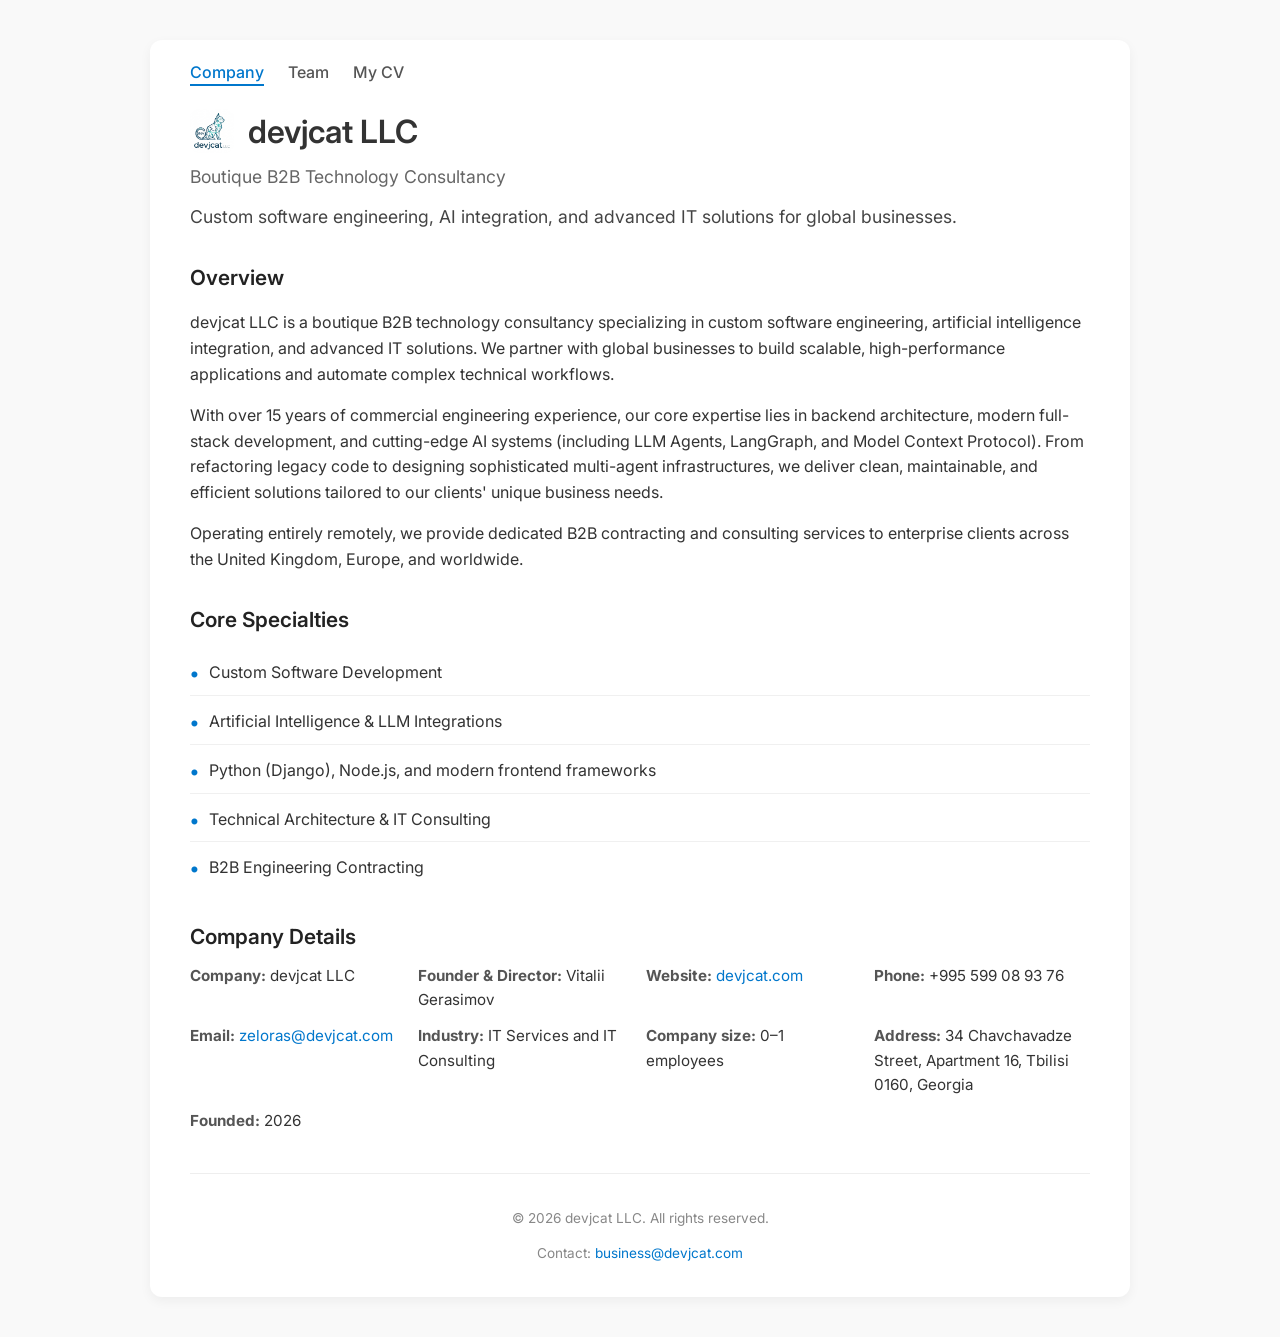
==== commit 93a627d8: "Update company contact details in index.html" ====
--- a/index.html
+++ b/index.html
@@ -46,11 +46,14 @@
     <div class="section">
       <h2>Company Details</h2>
       <div class="meta-grid">
+        <div class="meta-item"><strong>Company:</strong> devjcat LLC</div>
+        <div class="meta-item"><strong>Founder & Director:</strong> Vitalii Gerasimov</div>
         <div class="meta-item"><strong>Website:</strong> <a href="https://devjcat.com" target="_blank">devjcat.com</a></div>
-        <div class="meta-item"><strong>Email:</strong> <a href="mailto:business@devjcat.com">business@devjcat.com</a></div>
+        <div class="meta-item"><strong>Phone:</strong> +995 599 08 93 76</div>
+        <div class="meta-item"><strong>Email:</strong> <a href="mailto:zeloras@devjcat.com">zeloras@devjcat.com</a></div>
         <div class="meta-item"><strong>Industry:</strong> IT Services and IT Consulting</div>
         <div class="meta-item"><strong>Company size:</strong> 0–1 employees</div>
-        <div class="meta-item"><strong>Headquarters:</strong> Cheyenne, Wyoming</div>
+        <div class="meta-item"><strong>Address:</strong> 34 Chavchavadze Street, Apartment 16, Tbilisi 0160, Georgia</div>
         <div class="meta-item"><strong>Founded:</strong> 2026</div>
       </div>
     </div>
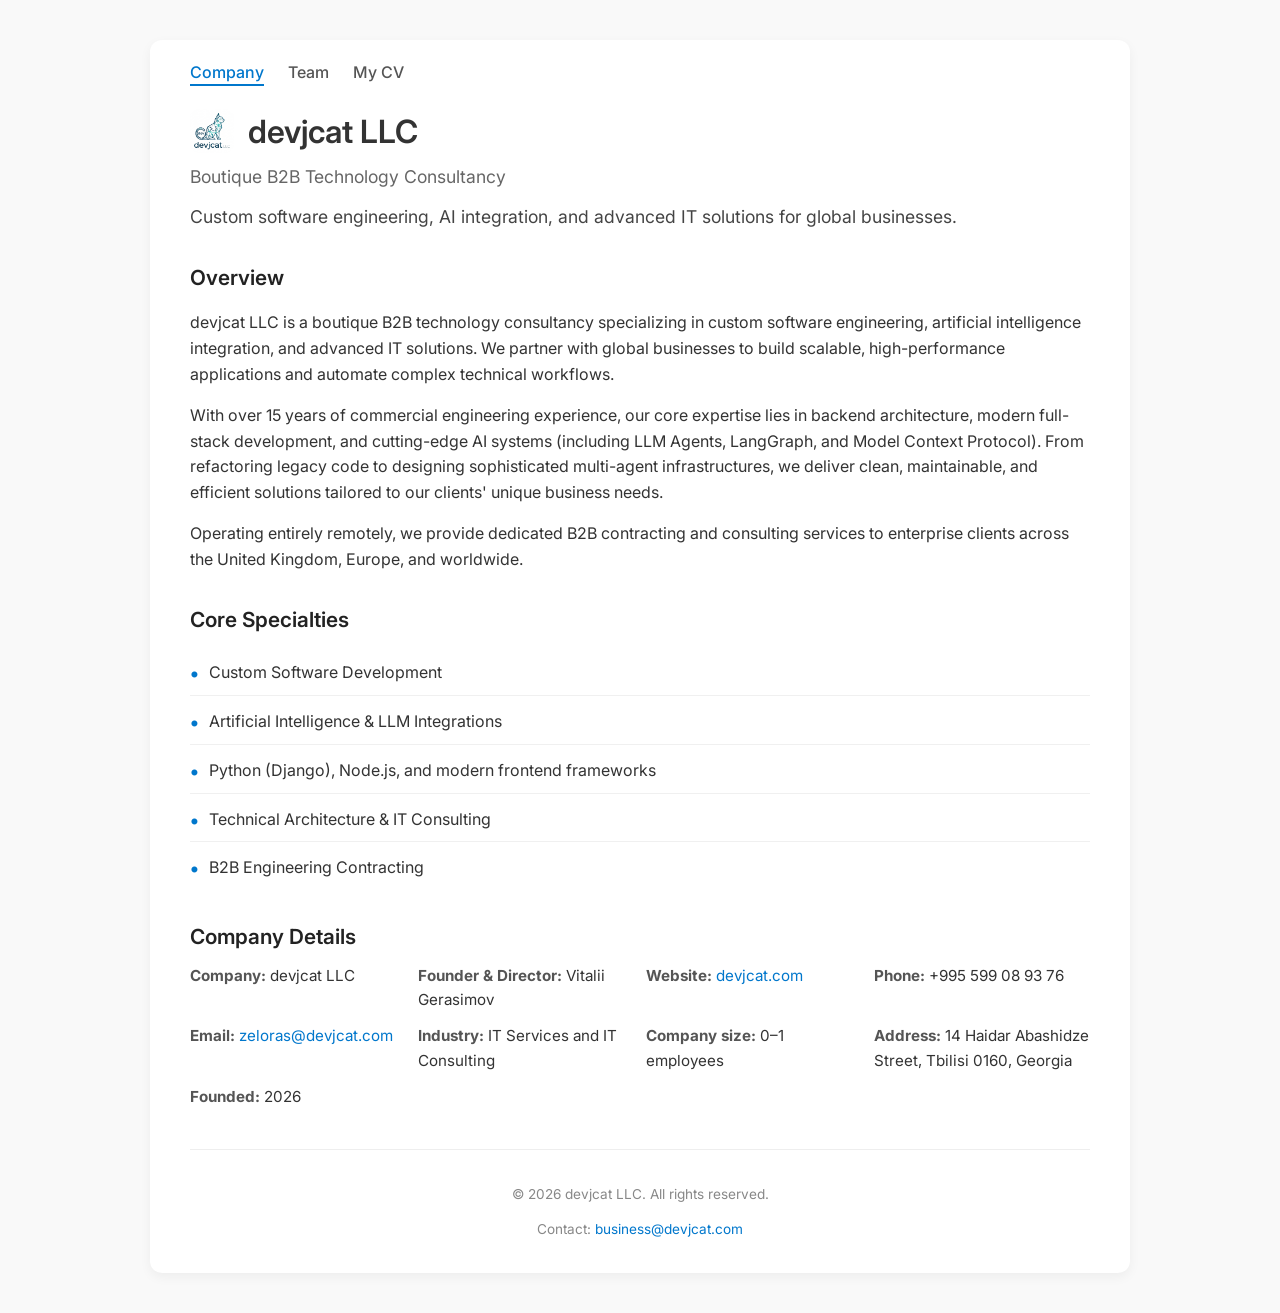
==== commit 67e30d52: "Update address in index.html" ====
--- a/index.html
+++ b/index.html
@@ -53,7 +53,7 @@
         <div class="meta-item"><strong>Email:</strong> <a href="mailto:zeloras@devjcat.com">zeloras@devjcat.com</a></div>
         <div class="meta-item"><strong>Industry:</strong> IT Services and IT Consulting</div>
         <div class="meta-item"><strong>Company size:</strong> 0–1 employees</div>
-        <div class="meta-item"><strong>Address:</strong> 34 Chavchavadze Street, Apartment 16, Tbilisi 0160, Georgia</div>
+        <div class="meta-item"><strong>Address:</strong> 14 Haidar Abashidze Street, Tbilisi 0160, Georgia</div>
         <div class="meta-item"><strong>Founded:</strong> 2026</div>
       </div>
     </div>
